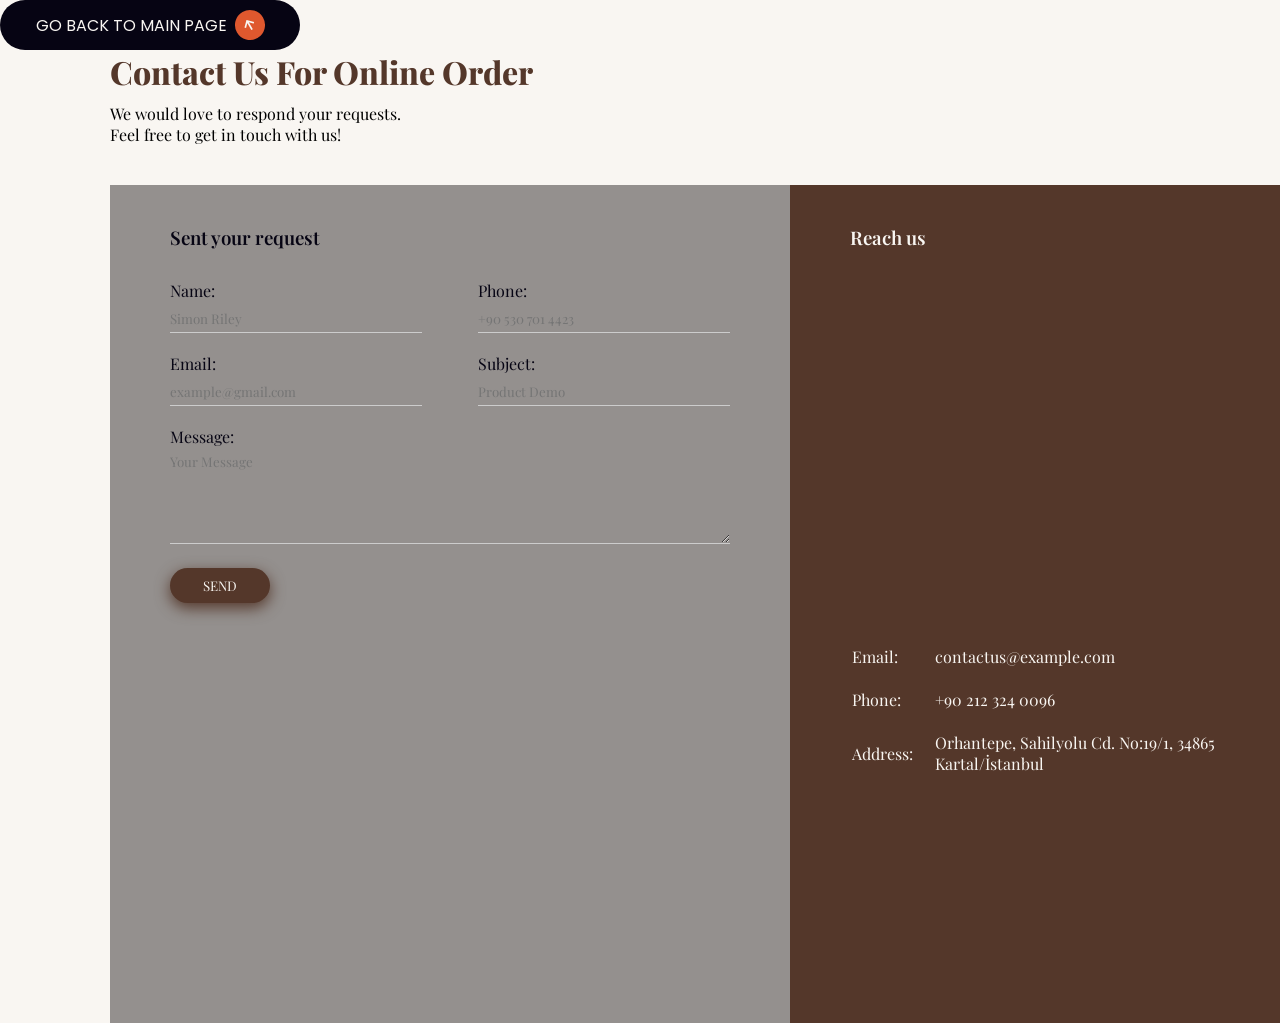
==== contact.html @ 1d6c28df "Initial commit" ====
<!DOCTYPE html>
<html lang="en">
<head>
    <meta charset="UTF-8">
    <meta name="viewport" content="width=device-width, initial-scale=1.0">
    <title>Contact</title>
    <link rel="stylesheet" href="stylish.css">
    <!-- box icons-->
    <link href='https://unpkg.com/boxicons@2.1.4/css/boxicons.min.css' rel='stylesheet'>
    <!-- Link Swiper's CSS -->
  <link rel="stylesheet" href="https://cdn.jsdelivr.net/npm/swiper@11/swiper-bundle.min.css" />
    
</head>
<body class="contact">

    <div class="btnx">
        <a href="project.html" class="btn">
        <!-- link to contact page-->
       <span>Go Back to Main Page </span>
       <i class='bx bx-left-arrow-alt bx-burst bx-rotate-90' ></i>
   </a>
</div>
    <div class="container">
        <h1>Contact Us For Online Order</h1>
        <p>We would love to respond your requests. <br>
            Feel free to get in touch with us!</p>
        <div class="contact-box">
            <div class="contact-left">
                <h3>Sent your request</h3>
                <form>
                    <div class="input-row">
                        <div class="input-group">
                            <label>Name:</label>
                            <input type="text" placeholder="Simon Riley">
                        </div>
                        <div class="input-group">
                            <label>Phone:</label>
                            <input type="text" placeholder="+90 530 701 4423">
                        </div>
                    </div>
                    <div class="input-row">
                        <div class="input-group">
                            <label>Email:</label>
                            <input type="email" placeholder="example@gmail.com">
                        </div>
                        <div class="input-group">
                            <label>Subject:</label>
                            <input type="text" placeholder="Product Demo">
                        </div>
                    </div>

                    <label>Message:</label>
                    <textarea rows="5" placeholder="Your Message"></textarea>

                    <button type="submit">SEND</button>
                    <p><br><iframe width="560" height="315" src="https://www.youtube.com/embed/4Mzgb0GzL18?si=ZM2g_o-kmfveIojc" title="YouTube video player" frameborder="0" allow="accelerometer; autoplay; clipboard-write; encrypted-media; gyroscope; picture-in-picture; web-share" allowfullscreen></iframe></p>
                </form>
            </div>
            <div class="contact-right">
                <h3>Reach us</h3>

                <table>
                    <tr>
                        <td>Email:</td>
                        <td>contactus@example.com</td>
                    </tr>
                    <tr>
                        <td>Phone:</td>
                        <td>+90 212 324 0096</td>
                    </tr>
                    <tr>
                        <td>Address:</td>
                        <td>Orhantepe, Sahilyolu Cd. No:19/1, 34865 Kartal/İstanbul</br></td>
                        <p><iframe src="https://www.google.com/maps/embed?pb=!1m18!1m12!1m3!1d2508.5531154723544!2d-114.09509571028615!3d51.042873971601495!2m3!1f0!2f0!3f0!3m2!1i1024!2i768!4f13.1!3m3!1m2!1s0x53716f61937b92df%3A0xee4f1465c2570eb7!2sQ.Lab%20Coffee%20Roasters%20%26%20Tasting%20Experience!5e0!3m2!1str!2str!4v1705629506793!5m2!1str!2str" width="400" height="300" style="border:0;" allowfullscreen="" loading="lazy" referrerpolicy="no-referrer-when-downgrade"></iframe></p>
                    </tr>
                </table>
            </div>
        </div>
    </div>
    
</body>
</html>
---- stylish.css ----
/* google fonts */
@import url('https://fonts.googleapis.com/css2?family=Playfair+Display:wght@400;500;600;700;800&family=Poppins:wght@400;500;600;700;800&display=swap');

*{
    margin: 0;
    padding: 0;
    box-sizing: border-box;
    scroll-behavior: smooth;
    scroll-padding-top: 3rem;
    font-family: var(--font-family-2);

}
/* variables */
:root{
    --main-color: #54372a;
    --second-color: #df582e;
    --text-color: #060413;
    --container-color: #f8e4be;
    --bg-color: #f9f6f2;
    --text-alter-color: #94908e;
    --poppins-font:  'Poppins', sans-serif;
    --font-family-2: 'Playfair Display', serif;

}

body{
    color: var(--text -color);
    background: var(--bg-color);
}

/*Custom scroll bar*/
html::-webkit-scrollbar{
    width: 0.5rem;
    background: transparent;
}
html::-webkit-scrollbar-thumb{
    background-color: var(--main-color);
}

a{
    text-decoration: none ;
}

img{
    width: 100% ;
}

section{
    padding: 3rem 0 2rem ;
}

.container{
    max-width: 1060px;
    margin: auto;
    width: 100%  ;
     
}

header{
    position: fixed ;
    top: 20px; 
    left: 0;
    width: 100%; 
    z-index: 100;
}

.nav{
    display: flex;
    justify-content: space-between;
    align-items: center;
    background: var(--text-color);
    padding: 17px 20px;
    border-radius: 2rem;
}

.logo{
    font-size: 1.4rem;
    font-weight: 700;
    color: var(--container-color) ;
}

.navbar{
     display: flex  ;
     align-items: center;
     column-gap: 1.5rem;
}

.nav-link{
    font-size: 0.88rem;
    color: var(--text-alter-color);
    font-family: var(--poppins-font);
    transition: 0.4s all cubic-bezier(0.075, 0.82, 0.165, 1); 
}

.nav-link:hover{
    color: var(--bg-color);
    transition: 0.4s all cubic-bezier(0.075, 0.82, 0.165, 1);
}

.nav-icons{
     display: flex;
     align-items: center;
     column-gap: 1rem ;
}

.nav-icons .bx{
    color: var(--bg-color);
    font-size: 20px;
}

/* menu icon */
.menu-icon{
    display: none ;
    flex-direction: column;
    align-items: center;
    justify-content: center;
    row-gap: 5px;
    cursor: pointer;
    z-index: 200;
    transform: 0.3s;
}

.menu-icon div{
display: block;
background: var(--bg-color);
height: 2px;
width: 23px;
transition: 0.3s;
}

.move .line1{
    transform: rotate(-45deg) translate(-5px, 5px);
}

.move .line2{
    opacity: 0;
}

.move .line3{
    transform: rotate(45deg) translate(-5px, -5px);
}
 
.home{
    min-height: 650px;
    display: grid;
    grid-template-columns: repeat(2, 1fr);
    align-items: center;
    gap: 1.5rem;
}

.home-text h1{
    font-size: 3.5rem;
    font-weight: 800;
    color: var(--main-color);
}

.home-text p{
    max-width: 300px;
    font-size: 0.94rem;
    font-family: var(--poppins-font);
    margin: 1rem 0 1.5rem;
}

.btn{
    max-width: 160px;
    padding: 10px;
    display: flex;
    align-items: center;
    justify-content: center;
    column-gap: 0.5rem;
    border-radius: 2rem;
    background: var(--text-color);
}

.btn span{
    font-family: var(--poppins-font);
    color: var(--bg-color);
    text-transform: uppercase;
}

.btn .bx{
    font-size: 20px;
    background: var(--second-color);
    color: var(--bg-color);
    padding: 5px;
    border-radius: 50%;
    transform: rotate(60deg);
}

.home-img{
    max-width: 560px;
    width: 100%;
}

.heading{
    display: flex;
    flex-direction: column;
    align-items: center;
    text-align: center;
    margin-bottom: 2rem;
}

.heading h2{
    font-size: 2.2rem;
    font-weight: 800;
}
 
.service-content{
    display: grid;
    grid-template-columns: repeat(auto-fit,minmax(auto, 150px));
    justify-content: space-between;
    gap: 1rem; 
}

.ser-box{
    background: var(--main-color);
    display: flex;
    flex-direction: column;
    align-items: center;
    row-gap: 1rem;
    padding: 35px 20px;
    border-radius: 2rem;
}

.ser-box  img{
    width: 100px;
    height: 100px;
    object-fit: contain;
}

.ser-box p{
     color: var(--container-color) ;
}

.heading p{
    max-width: 550px;
    width: 100%;
    font-size: 0.9rem;
    font-family: var(--poppins-font);
    margin-top: 1rem;
}

.product-content{
    display: grid;
     grid-template-columns: repeat(3, 250px);
     justify-content: space-between;
     gap: 2rem;
     background: #e8d8cd;
     border-radius: 1.5rem;
     padding: 40px 60px;
}

.product-box{
     background: #fff8f7;
     padding: 20px;
     border-radius: 1.5rem;
     display: flex;
     flex-direction: column;
     align-items: center;
}

.product-box .heart-icon{
    position: absolute;
    top: 20px;
    left: 20px;
    padding: 8px;
    background: #fff;
    color: var(--second-color);
    border-radius: 50%; 
}
.product-box .bx-flashing{
    position: absolute;
    top: 21.5px;
    left: 23px;
    padding: 5px;
    background: #fff;
    color: var(--second-color);
    border-radius: 50%; 
}

.product-box img{
margin-top: 1.5rem;
width: 140px;
height: 140px;
border-radius: 50%;
object-fit: cover;
}

.product-box p{
    font-size: 0.7rem;
    font-weight: 500;
    font-family: var(--poppins-font);
    padding: 2px 7px;
    border: 1px solid var(--text-alter-color);
    border-radius: 1rem;
    background: #fff;
    margin: 1rem 0 0.5rem;
}

.product-box h2{
    color: var(--main-color);
    font-size: 1.3rem;
    font-weight: 500;
}

.product-info{
    display: flex;
    align-items: center;
    justify-content: space-between;
    margin-top: 2rem;
    width: 100%;
}

.product-info span{
    color: var(--main-color);
    font-weight: 500;
}

.product-info .bx{
    padding: 8px;
    background: var(--second-color);
    color: var(--bg-color);
    border-radius: 50%;
    cursor: pointer;
}

.product-info .bx:hover{
    background: var(--main-color);
    transition: 0.4s all cubic-bezier(0.075, 0.82, 0.165, 1);
}

.team-content{
    display: grid;
    grid-template-columns: repeat(auto-fit, minmax(240px, auto));
    gap: 1.5rem;
}

.team-box img{
    width: 100;
    height: 400px;
    object-fit: cover;
    border-radius: 10px;
}

.team-box h2{
    font-size: 0.94rem;
    font-weight: 500;
    color: var(--main-color);
    font-family: var(--poppins-font);
    margin-top: 1rem;
}

.team-box span{
    font-size: 0.77rem;
    color: var(--text-alter-color);
    font-family: var(--poppins-font);
}

.team-box p{
    font-size: 0.88rem;
    font-family: var(--poppins-font);
    color: var(--main-color);
    margin: 10px;
}

.review{
    max-width: 550px;
    margin: auto;
    width: 100%;
}

.review-box{
    display: flex;
    flex-direction: column;
    align-items: center;
    text-align: center;
    margin-bottom: 3.5rem !important;
}

.review-box img{
    width: 100px;
    height: 100px;
    border-radius: 50%;
    border: 7px solid #fff8f7;
    object-fit: cover;
    object-position: center;
    box-shadow: 0 4px 16px hsla(355, 25%, 15%, 0.1);
}

.review-box h2{
    font-size: 1rem;
    color: var(--main-color);
    font-family: var(--poppins-font);
    font-weight: 500;
    margin: 1rem 0;
}

.review-box span{
    font-size: 1.4rem;
    font-weight: 700;
    color: var(--main-color);
}

.review-box p{
    font-size: 0.9rem;
    font-family: var(--poppins-font);
    columns: var(--text-alter-color);
    margin-top: 1rem;
}

.swiper-pagination-bullet{
    width: 8px !important;
    height: 8px !important;
    border-radius: 0.2rem !important;
    background: var(--main-color) !important;
    opacity: 1 !important;
}

.swiper-pagination-bulle-active{
     width: 1.5rem !important;
     background: var(--second-color) !important;
}

.book{
display: flex;
flex-direction: column;
align-items: center;
color: var(--bg-color);
padding: 40px 20px;
position: relative;
}

.book-img{
    position: absolute;
    width: 100%;
    height: 100%;
    object-fit: cover;
    border-radius: 1rem;
    z-index: -1; 
}

.book-overlay{
    content: "";
    position: absolute;
    width: 100%;
    height: 100%;
    background: rgba(0, 0, 0, 0.6);
    border-radius: 1rem;
    z-index: -1;
}

.book-data{
    margin-top: 4rem;
}

.book-data h2{
    font-size: 2rem;
    font-weight: 700;
    text-align: center;
}

.book-data form{
    display: flex;
    align-items: center;
    gap: 10px;
    background: var(--bg-color);
    border-radius: 2rem;
    padding: 2px 10px;
    margin: 1rem 0;
}

.input-box{
    display: flex;
    align-items: center;
    column-gap: 5px;
}

.input-box .bx{
    color: var(--text-color) ;
}

.input-box input{
    width: 100%;
    border: none;
    outline: none;
    padding: 15px 0;
    background: transparent;
}

.book-btn{
     text-align: center;
     font-family: var(--poppins-font);
     font-size: 0.8rem;
     padding: 10px 14px;
     background: var(--main-color);
     color: var(--bg-color);
     border-radius: 2.5rem;
}

.book-btn:hover{
    background: var(--second-color);
    transition: 0.4s all cubic-bezier(0.075, 0.82, 0.165, 1);
}

.book-data p{
    font-size: 0.8rem;
    font-weight: 500;
    text-align: center;
}

.footer{
    display: grid;
    grid-template-columns: repeat(4, auto);
    justify-content: space-between;
    gap: 1rem;
    margin-top: 3rem !important;
}

.footer .logo{
     color: var(--main-color);
}

.social{
    display: flex;
    align-items: center;
    margin-top: 1rem;
}

 .social a{
    font-size: 24px;
    color: var(--main-color);
    margin-right: 1rem;
 }

.social a:hover{
    color: var(--second-color);
}

.footer-box{
    display: flex;
    flex-direction: column;
}
 
.footer-box h3{
    font-size: 1.1rem;
    font-weight: 400;
    color: var(--main-color);
    margin-bottom: 1rem;
}

.footer-box a{
    color: var(--main-color);
    margin-top: 10px;
}

.copyright{
    padding: 30px;
    color: var(--main-color);
    text-align: center;
}

/* Responsive */
@media (max-width:1080px){
    .container{
        width: 90%; 
        margin: 0 auto;
    }
     .home-text h1{
        font-size: 3rem;
     }
    .product-content {
        grid-template-columns: repeat(3, 1fr);
        padding: 40px;
    }
}
@media (max-width:875px){
    section{
        padding: 2.5rem;
    }
    .home-text h1{
        font-size: 2.5rem;
     }
}
@media (max-width:770px){
    .home{
         min-height: 500px;
         grid-template-columns: 1fr;
         margin-top: 4.5rem !important;
    }
    .home-text{
        order: 1;
    }
    .heading h2,
    .book-data h2{
        font-size: 1.6rem;
    }
    .product-content{
        grid-template-columns: repeat(2, 1fr); 
    }
    .book{
        padding: 20px;
    }
    .book-data{
        margin-top: 3rem;
        max-width: 350px;
        width: 100%;
    }
    .book-data form{
        display: grid;
        padding: 15px;
        border-radius: 10px;
    }
    .input-box{
        border-bottom: 1px solid var(--text-alter-color);
    }
    .footer {
        grid-template-columns: repeat(3, auto);
    }
}
@media (max-width:700px){
    header {
        top: 15px;
       }
       .nav {
        padding: 14px 20px;
    }
    .logo{
        font-size: 1.25rem;
    }
    .menu-icon{
        display: flex;
    }
    .navbar {
        position: absolute;
        top: 110%;
        left: 50%;
        transform: translate(-50%);
        width: 90vw;
        background: var(--text-color);
        display: flex;
        flex-direction: column;
        align-items: center;
        padding: 20px;
        border-radius: 1rem;
        clip-path: polygon(0 0, 100% 0, 100% 0, 0 0);
        transition: 0.5s all cubic-bezier(0.075, 0.82, 0.165, 1);
    }
    .open-menu{
        clip-path: polygon(0 0, 100% 0, 100% 100%, 0% 100%);
        transition: 0.5s all cubic-bezier(0.075, 0.82, 0.165, 1);
    }
    .nav-link{
        display: block;
        margin: 1rem 0;
    }
}

@media (max-width:500px){
    .heading h2 br{
        display: contents;
    }
    .service-content{
        justify-content: center;
    }
    .product-content {
        grid-template-columns: 1fr;
        padding: 20px ;
    }
}

@media (max-width:380px){
    .home-text h1 {
        font-size: 2rem;
    }
    .service-content {
        grid-template-columns: repeat(auto-fit,minmax(auto, 140px));
    }
    .ser-box img {
        width: 80px;
        height: 80px; 
    }
    p{
        font-size: 0.9rem ;
    }
    .heading h2, 
     .book-data h2 {
        font-size: 1.4rem;
    }
}




.btnx .btn{
    max-width: 300px;
    padding: 10px;
    display: flex;
    align-items: center;
    justify-content: center;
    column-gap: 0.5rem;
    border-radius: 2.5rem;
    background: var(--text-color);
}

.container .contact{
    max-width: 1060px;
    margin: auto;
    width: 100%  ;
}
.container h1{
    font-size: 2rem;
    font-weight: 800;
    color: var(--main-color);
}

.contact-box{
    background: var(--text-alter-color);
    display: flex;
}

.contact-left{
    flex-basis: 70%;
    padding: 40px 60px;
    color: var(--text-color);
}

.contact-right{
    flex-basis: 40%;
    padding: 40px 60px;
    background: var(--main-color);
    color: var(--bg-color);
}

h1{
    margin-bottom: 10px;
}

.container p{
    margin-bottom: 40px;
}

.input-row{
    display: flex;
    justify-content: space-between;
    margin-bottom: 20px;
}

.input-row .input-group{
    flex-basis: 45%;
}

input{
    width: 100%;
    border: none;
    border-bottom: 1px solid #ccc;
    outline: none;
    padding-bottom: 5px;
    background: var(--text-alter-color);
}

textarea{
    width: 100%;
    border: none;
    border-bottom: 1px solid #ccc;
    outline: none;
    padding-bottom: 5px;
    background: var(--text-alter-color);
    box-sizing: border-box;
}

label{
    margin-bottom: 6px;
    display: block;
    /*color: #1c00b5; for name,phone words maybe*/
}

button{
    background: var(--main-color);
    width: 100px;
    border: none;
    outline: none;
    height: 35px;
    color: var(--bg-color);
    border-radius: 30px;
    margin-top: 20px;
    box-shadow: 0px 5px 15px 0px var(--main-color);
}

.contact-left h3{
    font-weight: 600;
    margin-bottom: 30px;
}

.contact-right h3{
    font-weight: 600;
    margin-bottom: 30px;
}

tr td:first-child{
    padding-right: 20px;
}

tr td{
    padding-top: 20px;
}
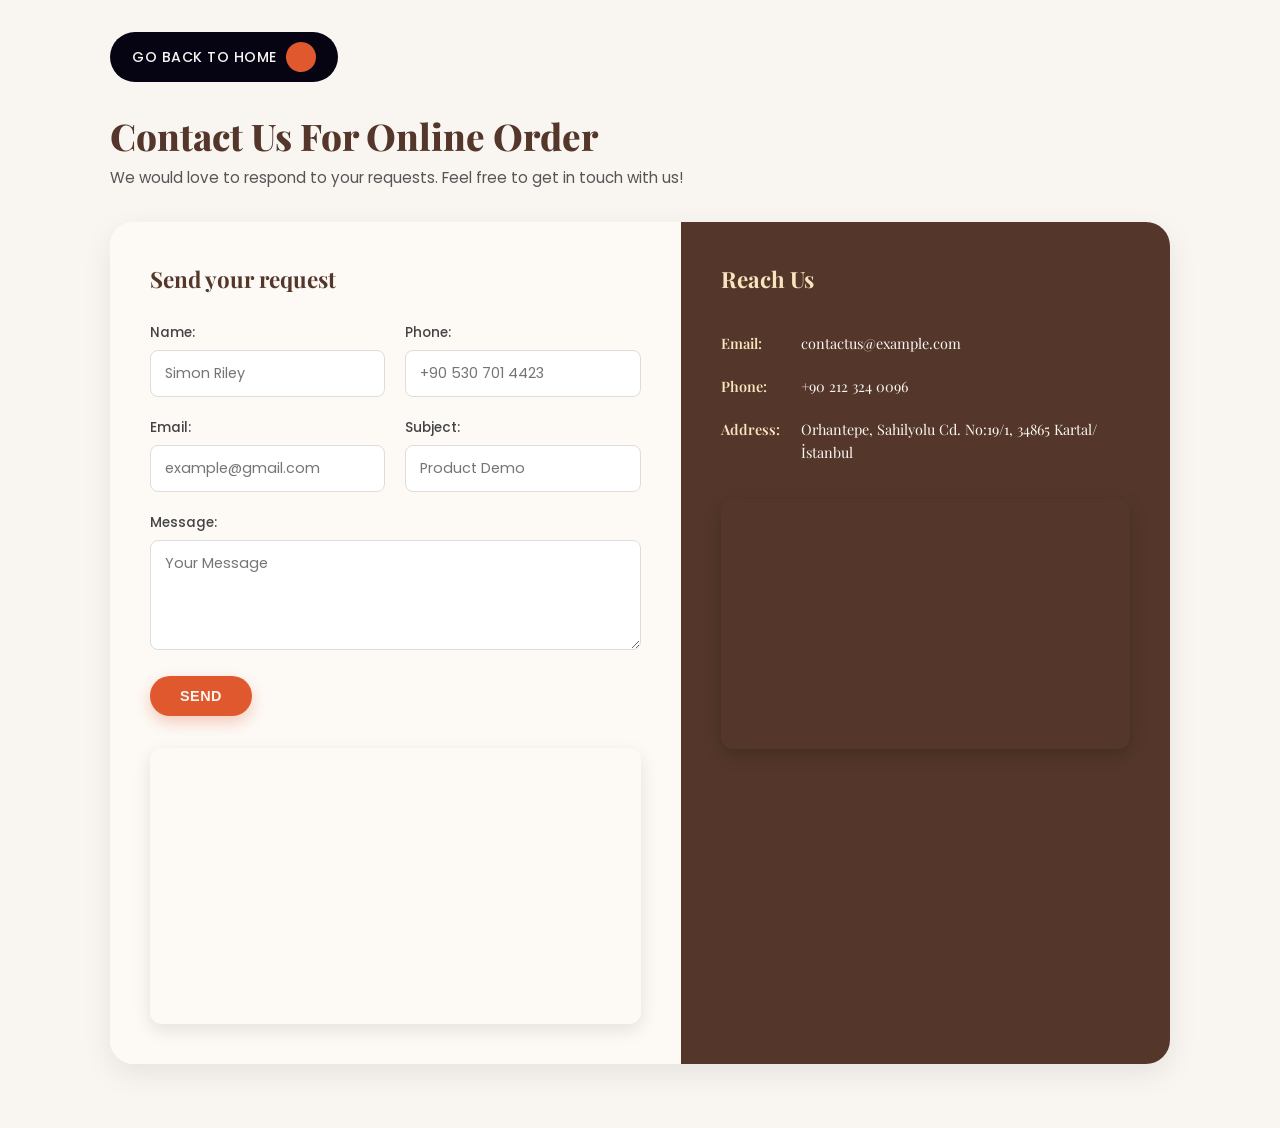
==== commit 9352890a: "Optimize responsive design and configure for Vercel deployment" ====
--- a/contact.html
+++ b/contact.html
@@ -3,80 +3,101 @@
 <head>
     <meta charset="UTF-8">
     <meta name="viewport" content="width=device-width, initial-scale=1.0">
-    <title>Contact</title>
+    <title>Contact Us - Q.Lab Coffee</title>
+    <!-- Favicon -->
+    <link rel="icon" href="data:image/svg+xml,<svg xmlns=%22http://www.w3.org/2000/svg%22 viewBox=%220 0 100 100%22><text y=%22.9em%22 font-size=%2290%22>☕</text></svg>">
     <link rel="stylesheet" href="stylish.css">
-    <!-- box icons-->
+    <!-- Boxicons -->
     <link href='https://unpkg.com/boxicons@2.1.4/css/boxicons.min.css' rel='stylesheet'>
-    <!-- Link Swiper's CSS -->
-  <link rel="stylesheet" href="https://cdn.jsdelivr.net/npm/swiper@11/swiper-bundle.min.css" />
-    
 </head>
 <body class="contact">
 
     <div class="btnx">
-        <a href="project.html" class="btn">
-        <!-- link to contact page-->
-       <span>Go Back to Main Page </span>
-       <i class='bx bx-left-arrow-alt bx-burst bx-rotate-90' ></i>
-   </a>
-</div>
-    <div class="container">
-        <h1>Contact Us For Online Order</h1>
-        <p>We would love to respond your requests. <br>
-            Feel free to get in touch with us!</p>
-        <div class="contact-box">
-            <div class="contact-left">
-                <h3>Sent your request</h3>
-                <form>
-                    <div class="input-row">
-                        <div class="input-group">
-                            <label>Name:</label>
-                            <input type="text" placeholder="Simon Riley">
+        <a href="index.html" class="btn">
+            <span>Go Back to Home</span>
+            <i class='bx bx-left-arrow-alt'></i>
+        </a>
+    </div>
+
+    <main class="contact-section">
+        <div class="container">
+            <h1>Contact Us For Online Order</h1>
+            <p class="subtext">We would love to respond to your requests. Feel free to get in touch with us!</p>
+
+            <div class="contact-box">
+                <!-- Left Form Column -->
+                <div class="contact-left">
+                    <h3>Send your request</h3>
+                    <form class="contact-form" id="contactForm" onsubmit="event.preventDefault(); alert('Thank you! Your message has been received.'); this.reset();">
+                        <div class="input-row">
+                            <div class="input-group">
+                                <label for="name">Name:</label>
+                                <input type="text" id="name" placeholder="Simon Riley" required>
+                            </div>
+                            <div class="input-group">
+                                <label for="phone">Phone:</label>
+                                <input type="tel" id="phone" placeholder="+90 530 701 4423">
+                            </div>
                         </div>
-                        <div class="input-group">
-                            <label>Phone:</label>
-                            <input type="text" placeholder="+90 530 701 4423">
+
+                        <div class="input-row">
+                            <div class="input-group">
+                                <label for="email">Email:</label>
+                                <input type="email" id="email" placeholder="example@gmail.com" required>
+                            </div>
+                            <div class="input-group">
+                                <label for="subject">Subject:</label>
+                                <input type="text" id="subject" placeholder="Product Demo">
+                            </div>
                         </div>
+
+                        <label for="message">Message:</label>
+                        <textarea id="message" rows="4" placeholder="Your Message" required></textarea>
+
+                        <button type="submit">SEND</button>
+
+                        <div class="video-wrapper">
+                            <iframe 
+                                src="https://www.youtube.com/embed/4Mzgb0GzL18?si=ZM2g_o-kmfveIojc" 
+                                title="YouTube video player" 
+                                allow="accelerometer; autoplay; clipboard-write; encrypted-media; gyroscope; picture-in-picture; web-share" 
+                                allowfullscreen>
+                            </iframe>
+                        </div>
+                    </form>
+                </div>
+
+                <!-- Right Info Column -->
+                <div class="contact-right">
+                    <h3>Reach Us</h3>
+
+                    <table class="contact-info-table">
+                        <tr>
+                            <td>Email:</td>
+                            <td>contactus@example.com</td>
+                        </tr>
+                        <tr>
+                            <td>Phone:</td>
+                            <td>+90 212 324 0096</td>
+                        </tr>
+                        <tr>
+                            <td>Address:</td>
+                            <td>Orhantepe, Sahilyolu Cd. No:19/1, 34865 Kartal/İstanbul</td>
+                        </tr>
+                    </table>
+
+                    <div class="map-wrapper">
+                        <iframe 
+                            src="https://www.google.com/maps/embed?pb=!1m18!1m12!1m3!1d2508.5531154723544!2d-114.09509571028615!3d51.042873971601495!2m3!1f0!2f0!3f0!3m2!1i1024!2i768!4f13.1!3m3!1m2!1s0x53716f61937b92df%3A0xee4f1465c2570eb7!2sQ.Lab%20Coffee%20Roasters%20%26%20Tasting%20Experience!5e0!3m2!1str!2str!4v1705629506793!5m2!1str!2str" 
+                            allowfullscreen="" 
+                            loading="lazy" 
+                            referrerpolicy="no-referrer-when-downgrade">
+                        </iframe>
                     </div>
-                    <div class="input-row">
-                        <div class="input-group">
-                            <label>Email:</label>
-                            <input type="email" placeholder="example@gmail.com">
-                        </div>
-                        <div class="input-group">
-                            <label>Subject:</label>
-                            <input type="text" placeholder="Product Demo">
-                        </div>
-                    </div>
-
-                    <label>Message:</label>
-                    <textarea rows="5" placeholder="Your Message"></textarea>
-
-                    <button type="submit">SEND</button>
-                    <p><br><iframe width="560" height="315" src="https://www.youtube.com/embed/4Mzgb0GzL18?si=ZM2g_o-kmfveIojc" title="YouTube video player" frameborder="0" allow="accelerometer; autoplay; clipboard-write; encrypted-media; gyroscope; picture-in-picture; web-share" allowfullscreen></iframe></p>
-                </form>
-            </div>
-            <div class="contact-right">
-                <h3>Reach us</h3>
-
-                <table>
-                    <tr>
-                        <td>Email:</td>
-                        <td>contactus@example.com</td>
-                    </tr>
-                    <tr>
-                        <td>Phone:</td>
-                        <td>+90 212 324 0096</td>
-                    </tr>
-                    <tr>
-                        <td>Address:</td>
-                        <td>Orhantepe, Sahilyolu Cd. No:19/1, 34865 Kartal/İstanbul</br></td>
-                        <p><iframe src="https://www.google.com/maps/embed?pb=!1m18!1m12!1m3!1d2508.5531154723544!2d-114.09509571028615!3d51.042873971601495!2m3!1f0!2f0!3f0!3m2!1i1024!2i768!4f13.1!3m3!1m2!1s0x53716f61937b92df%3A0xee4f1465c2570eb7!2sQ.Lab%20Coffee%20Roasters%20%26%20Tasting%20Experience!5e0!3m2!1str!2str!4v1705629506793!5m2!1str!2str" width="400" height="300" style="border:0;" allowfullscreen="" loading="lazy" referrerpolicy="no-referrer-when-downgrade"></iframe></p>
-                    </tr>
-                </table>
+                </div>
             </div>
         </div>
-    </div>
-    
+    </main>
+
 </body>
 </html>
--- a/stylish.css
+++ b/stylish.css
@@ -6,10 +6,10 @@
     padding: 0;
     box-sizing: border-box;
     scroll-behavior: smooth;
-    scroll-padding-top: 3rem;
+    scroll-padding-top: 5rem;
     font-family: var(--font-family-2);
-
-}
+}
+
 /* variables */
 :root{
     --main-color: #54372a;
@@ -18,14 +18,19 @@
     --container-color: #f8e4be;
     --bg-color: #f9f6f2;
     --text-alter-color: #94908e;
-    --poppins-font:  'Poppins', sans-serif;
+    --poppins-font: 'Poppins', sans-serif;
     --font-family-2: 'Playfair Display', serif;
-
+}
+
+html, body{
+    width: 100%;
+    overflow-x: hidden;
+    background: var(--bg-color);
+    color: var(--text-color);
 }
 
 body{
-    color: var(--text -color);
-    background: var(--bg-color);
+    line-height: 1.6;
 }
 
 /*Custom scroll bar*/
@@ -35,32 +40,35 @@
 }
 html::-webkit-scrollbar-thumb{
     background-color: var(--main-color);
+    border-radius: 4px;
 }
 
 a{
-    text-decoration: none ;
+    text-decoration: none;
 }
 
 img{
-    width: 100% ;
+    width: 100%;
+    max-width: 100%;
+    display: block;
 }
 
 section{
-    padding: 3rem 0 2rem ;
+    padding: 4rem 0 3rem;
 }
 
 .container{
     max-width: 1060px;
     margin: auto;
-    width: 100%  ;
-     
-}
-
+    width: 90%;
+}
+
+/* Header & Navigation */
 header{
-    position: fixed ;
-    top: 20px; 
+    position: fixed;
+    top: 20px;
     left: 0;
-    width: 100%; 
+    width: 100%;
     z-index: 100;
 }
 
@@ -69,38 +77,40 @@
     justify-content: space-between;
     align-items: center;
     background: var(--text-color);
-    padding: 17px 20px;
+    padding: 14px 24px;
     border-radius: 2rem;
+    box-shadow: 0 10px 25px rgba(0, 0, 0, 0.15);
 }
 
 .logo{
     font-size: 1.4rem;
     font-weight: 700;
-    color: var(--container-color) ;
+    color: var(--container-color);
+    letter-spacing: 0.5px;
 }
 
 .navbar{
-     display: flex  ;
-     align-items: center;
-     column-gap: 1.5rem;
+    display: flex;
+    align-items: center;
+    column-gap: 1.8rem;
 }
 
 .nav-link{
-    font-size: 0.88rem;
+    font-size: 0.9rem;
     color: var(--text-alter-color);
     font-family: var(--poppins-font);
-    transition: 0.4s all cubic-bezier(0.075, 0.82, 0.165, 1); 
+    font-weight: 500;
+    transition: 0.3s ease;
 }
 
 .nav-link:hover{
     color: var(--bg-color);
-    transition: 0.4s all cubic-bezier(0.075, 0.82, 0.165, 1);
 }
 
 .nav-icons{
-     display: flex;
-     align-items: center;
-     column-gap: 1rem ;
+    display: flex;
+    align-items: center;
+    column-gap: 1rem;
 }
 
 .nav-icons .bx{
@@ -110,22 +120,23 @@
 
 /* menu icon */
 .menu-icon{
-    display: none ;
+    display: none;
     flex-direction: column;
     align-items: center;
     justify-content: center;
     row-gap: 5px;
     cursor: pointer;
     z-index: 200;
-    transform: 0.3s;
+    transition: 0.3s;
 }
 
 .menu-icon div{
-display: block;
-background: var(--bg-color);
-height: 2px;
-width: 23px;
-transition: 0.3s;
+    display: block;
+    background: var(--bg-color);
+    height: 2px;
+    width: 24px;
+    transition: 0.3s;
+    border-radius: 2px;
 }
 
 .move .line1{
@@ -139,47 +150,59 @@
 .move .line3{
     transform: rotate(45deg) translate(-5px, -5px);
 }
- 
+
+/* Home Section */
 .home{
-    min-height: 650px;
+    min-height: 80vh;
     display: grid;
     grid-template-columns: repeat(2, 1fr);
     align-items: center;
-    gap: 1.5rem;
+    gap: 2rem;
+    padding-top: 7rem;
 }
 
 .home-text h1{
     font-size: 3.5rem;
     font-weight: 800;
+    line-height: 1.15;
     color: var(--main-color);
 }
 
 .home-text p{
-    max-width: 300px;
-    font-size: 0.94rem;
-    font-family: var(--poppins-font);
-    margin: 1rem 0 1.5rem;
+    max-width: 380px;
+    font-size: 0.95rem;
+    font-family: var(--poppins-font);
+    color: #444;
+    margin: 1.2rem 0 1.8rem;
 }
 
 .btn{
-    max-width: 160px;
-    padding: 10px;
-    display: flex;
+    display: inline-flex;
     align-items: center;
     justify-content: center;
-    column-gap: 0.5rem;
+    column-gap: 0.6rem;
+    padding: 10px 20px;
     border-radius: 2rem;
     background: var(--text-color);
+    transition: 0.3s ease;
+}
+
+.btn:hover{
+    transform: translateY(-2px);
+    box-shadow: 0 8px 20px rgba(0, 0, 0, 0.15);
 }
 
 .btn span{
     font-family: var(--poppins-font);
     color: var(--bg-color);
+    font-size: 0.88rem;
+    font-weight: 500;
     text-transform: uppercase;
+    letter-spacing: 0.5px;
 }
 
 .btn .bx{
-    font-size: 20px;
+    font-size: 18px;
     background: var(--second-color);
     color: var(--bg-color);
     padding: 5px;
@@ -188,28 +211,43 @@
 }
 
 .home-img{
-    max-width: 560px;
-    width: 100%;
-}
-
+    max-width: 520px;
+    width: 100%;
+    margin: auto;
+    object-fit: contain;
+}
+
+/* Headings */
 .heading{
     display: flex;
     flex-direction: column;
     align-items: center;
     text-align: center;
-    margin-bottom: 2rem;
+    margin-bottom: 2.5rem;
 }
 
 .heading h2{
     font-size: 2.2rem;
     font-weight: 800;
-}
- 
+    color: var(--main-color);
+    line-height: 1.25;
+}
+
+.heading p{
+    max-width: 550px;
+    width: 100%;
+    font-size: 0.92rem;
+    font-family: var(--poppins-font);
+    color: #555;
+    margin-top: 1rem;
+}
+
+/* Services */
 .service-content{
     display: grid;
-    grid-template-columns: repeat(auto-fit,minmax(auto, 150px));
-    justify-content: space-between;
-    gap: 1rem; 
+    grid-template-columns: repeat(auto-fit, minmax(150px, 1fr));
+    gap: 1.2rem;
+    justify-content: center;
 }
 
 .ser-box{
@@ -218,79 +256,68 @@
     flex-direction: column;
     align-items: center;
     row-gap: 1rem;
-    padding: 35px 20px;
-    border-radius: 2rem;
-}
-
-.ser-box  img{
-    width: 100px;
-    height: 100px;
+    padding: 30px 15px;
+    border-radius: 1.5rem;
+    text-align: center;
+    transition: 0.3s ease;
+}
+
+.ser-box:hover{
+    transform: translateY(-5px);
+    box-shadow: 0 10px 25px rgba(84, 55, 42, 0.25);
+}
+
+.ser-box img{
+    width: 80px;
+    height: 80px;
     object-fit: contain;
 }
 
 .ser-box p{
-     color: var(--container-color) ;
-}
-
-.heading p{
-    max-width: 550px;
-    width: 100%;
+    color: var(--container-color);
+    font-family: var(--poppins-font);
+    font-weight: 500;
     font-size: 0.9rem;
-    font-family: var(--poppins-font);
-    margin-top: 1rem;
-}
-
+}
+
+/* Products */
 .product-content{
     display: grid;
-     grid-template-columns: repeat(3, 250px);
-     justify-content: space-between;
-     gap: 2rem;
-     background: #e8d8cd;
-     border-radius: 1.5rem;
-     padding: 40px 60px;
+    grid-template-columns: repeat(3, 1fr);
+    gap: 1.8rem;
+    background: #e8d8cd;
+    border-radius: 1.5rem;
+    padding: 40px;
 }
 
 .product-box{
-     background: #fff8f7;
-     padding: 20px;
-     border-radius: 1.5rem;
-     display: flex;
-     flex-direction: column;
-     align-items: center;
-}
-
-.product-box .heart-icon{
-    position: absolute;
-    top: 20px;
-    left: 20px;
-    padding: 8px;
-    background: #fff;
-    color: var(--second-color);
-    border-radius: 50%; 
-}
-.product-box .bx-flashing{
-    position: absolute;
-    top: 21.5px;
-    left: 23px;
-    padding: 5px;
-    background: #fff;
-    color: var(--second-color);
-    border-radius: 50%; 
+    background: #fff8f7;
+    padding: 24px;
+    border-radius: 1.5rem;
+    display: flex;
+    flex-direction: column;
+    align-items: center;
+    transition: 0.3s ease;
+}
+
+.product-box:hover{
+    transform: translateY(-5px);
+    box-shadow: 0 12px 24px rgba(0, 0, 0, 0.08);
 }
 
 .product-box img{
-margin-top: 1.5rem;
-width: 140px;
-height: 140px;
-border-radius: 50%;
-object-fit: cover;
+    margin-top: 1rem;
+    width: 140px;
+    height: 140px;
+    border-radius: 50%;
+    object-fit: cover;
 }
 
 .product-box p{
-    font-size: 0.7rem;
+    font-size: 0.72rem;
     font-weight: 500;
     font-family: var(--poppins-font);
-    padding: 2px 7px;
+    padding: 3px 10px;
     border: 1px solid var(--text-alter-color);
     border-radius: 1rem;
     background: #fff;
@@ -299,21 +326,23 @@
 
 .product-box h2{
     color: var(--main-color);
-    font-size: 1.3rem;
-    font-weight: 500;
+    font-size: 1.25rem;
+    font-weight: 600;
 }
 
 .product-info{
     display: flex;
     align-items: center;
     justify-content: space-between;
-    margin-top: 2rem;
+    margin-top: 1.5rem;
     width: 100%;
 }
 
 .product-info span{
     color: var(--main-color);
-    font-weight: 500;
+    font-size: 1.15rem;
+    font-weight: 600;
+    font-family: var(--poppins-font);
 }
 
 .product-info .bx{
@@ -322,51 +351,62 @@
     color: var(--bg-color);
     border-radius: 50%;
     cursor: pointer;
+    transition: 0.3s ease;
 }
 
 .product-info .bx:hover{
     background: var(--main-color);
-    transition: 0.4s all cubic-bezier(0.075, 0.82, 0.165, 1);
-}
-
+}
+
+/* Team */
 .team-content{
     display: grid;
-    grid-template-columns: repeat(auto-fit, minmax(240px, auto));
-    gap: 1.5rem;
+    grid-template-columns: repeat(auto-fit, minmax(260px, 1fr));
+    gap: 1.8rem;
+}
+
+.team-box{
+    background: #fff;
+    padding: 16px;
+    border-radius: 12px;
+    box-shadow: 0 6px 18px rgba(0, 0, 0, 0.04);
 }
 
 .team-box img{
-    width: 100;
-    height: 400px;
+    width: 100%;
+    height: 360px;
     object-fit: cover;
     border-radius: 10px;
 }
 
 .team-box h2{
-    font-size: 0.94rem;
+    font-size: 1.1rem;
+    font-weight: 600;
+    color: var(--main-color);
+    font-family: var(--poppins-font);
+    margin-top: 1rem;
+}
+
+.team-box span{
+    font-size: 0.8rem;
+    color: var(--second-color);
+    font-family: var(--poppins-font);
     font-weight: 500;
-    color: var(--main-color);
-    font-family: var(--poppins-font);
-    margin-top: 1rem;
-}
-
-.team-box span{
-    font-size: 0.77rem;
-    color: var(--text-alter-color);
-    font-family: var(--poppins-font);
 }
 
 .team-box p{
     font-size: 0.88rem;
     font-family: var(--poppins-font);
-    color: var(--main-color);
-    margin: 10px;
-}
-
+    color: #555;
+    margin-top: 10px;
+    line-height: 1.5;
+}
+
+/* Review / Testimonials */
 .review{
-    max-width: 550px;
+    max-width: 650px;
     margin: auto;
-    width: 100%;
+    width: 90%;
 }
 
 .review-box{
@@ -375,37 +415,40 @@
     align-items: center;
     text-align: center;
     margin-bottom: 3.5rem !important;
+    padding: 0 10px;
 }
 
 .review-box img{
-    width: 100px;
-    height: 100px;
+    width: 90px;
+    height: 90px;
     border-radius: 50%;
-    border: 7px solid #fff8f7;
+    border: 5px solid #fff;
     object-fit: cover;
     object-position: center;
-    box-shadow: 0 4px 16px hsla(355, 25%, 15%, 0.1);
+    box-shadow: 0 4px 16px hsla(355, 25%, 15%, 0.15);
 }
 
 .review-box h2{
-    font-size: 1rem;
-    color: var(--main-color);
-    font-family: var(--poppins-font);
-    font-weight: 500;
-    margin: 1rem 0;
+    font-size: 1.05rem;
+    color: var(--main-color);
+    font-family: var(--poppins-font);
+    font-weight: 600;
+    margin: 1rem 0 0.3rem;
 }
 
 .review-box span{
-    font-size: 1.4rem;
-    font-weight: 700;
-    color: var(--main-color);
+    font-size: 1.15rem;
+    font-weight: 600;
+    color: var(--main-color);
+    display: block;
+    margin-bottom: 0.8rem;
 }
 
 .review-box p{
-    font-size: 0.9rem;
-    font-family: var(--poppins-font);
-    columns: var(--text-alter-color);
-    margin-top: 1rem;
+    font-size: 0.92rem;
+    font-family: var(--poppins-font);
+    color: #666;
+    line-height: 1.6;
 }
 
 .swiper-pagination-bullet{
@@ -413,50 +456,61 @@
     height: 8px !important;
     border-radius: 0.2rem !important;
     background: var(--main-color) !important;
+    opacity: 0.5 !important;
+    transition: 0.3s ease;
+}
+
+.swiper-pagination-bullet-active{
+    width: 1.5rem !important;
+    background: var(--second-color) !important;
     opacity: 1 !important;
 }
 
-.swiper-pagination-bulle-active{
-     width: 1.5rem !important;
-     background: var(--second-color) !important;
-}
-
+/* Book Table */
 .book{
-display: flex;
-flex-direction: column;
-align-items: center;
-color: var(--bg-color);
-padding: 40px 20px;
-position: relative;
+    display: flex;
+    flex-direction: column;
+    align-items: center;
+    justify-content: center;
+    color: var(--bg-color);
+    padding: 60px 20px;
+    position: relative;
+    border-radius: 1.5rem;
+    overflow: hidden;
+    margin-bottom: 3rem;
 }
 
 .book-img{
     position: absolute;
+    top: 0;
+    left: 0;
     width: 100%;
     height: 100%;
     object-fit: cover;
-    border-radius: 1rem;
-    z-index: -1; 
+    z-index: -2;
 }
 
 .book-overlay{
-    content: "";
     position: absolute;
+    top: 0;
+    left: 0;
     width: 100%;
     height: 100%;
-    background: rgba(0, 0, 0, 0.6);
-    border-radius: 1rem;
+    background: rgba(0, 0, 0, 0.65);
     z-index: -1;
 }
 
 .book-data{
-    margin-top: 4rem;
+    max-width: 480px;
+    width: 100%;
+    text-align: center;
 }
 
 .book-data h2{
-    font-size: 2rem;
+    font-size: 2.2rem;
     font-weight: 700;
-    text-align: center;
+    line-height: 1.25;
+    margin-bottom: 1.2rem;
 }
 
 .book-data form{
@@ -464,343 +518,527 @@
     align-items: center;
     gap: 10px;
     background: var(--bg-color);
-    border-radius: 2rem;
-    padding: 2px 10px;
-    margin: 1rem 0;
+    border-radius: 2.5rem;
+    padding: 6px 12px;
+    margin: 1.2rem 0;
+    box-shadow: 0 8px 24px rgba(0, 0, 0, 0.2);
 }
 
 .input-box{
     display: flex;
     align-items: center;
-    column-gap: 5px;
+    column-gap: 8px;
+    flex: 1;
+    padding: 0 10px;
 }
 
 .input-box .bx{
-    color: var(--text-color) ;
+    color: var(--main-color);
+    font-size: 1.1rem;
 }
 
 .input-box input{
     width: 100%;
     border: none;
     outline: none;
-    padding: 15px 0;
+    padding: 12px 0;
     background: transparent;
+    font-family: var(--poppins-font);
+    font-size: 0.9rem;
+    color: var(--text-color);
 }
 
 .book-btn{
-     text-align: center;
-     font-family: var(--poppins-font);
-     font-size: 0.8rem;
-     padding: 10px 14px;
-     background: var(--main-color);
-     color: var(--bg-color);
-     border-radius: 2.5rem;
+    border: none;
+    cursor: pointer;
+    font-family: var(--poppins-font);
+    font-size: 0.85rem;
+    font-weight: 600;
+    padding: 12px 20px;
+    background: var(--main-color);
+    color: var(--bg-color);
+    border-radius: 2.5rem;
+    white-space: nowrap;
+    transition: 0.3s ease;
 }
 
 .book-btn:hover{
     background: var(--second-color);
-    transition: 0.4s all cubic-bezier(0.075, 0.82, 0.165, 1);
 }
 
 .book-data p{
-    font-size: 0.8rem;
-    font-weight: 500;
-    text-align: center;
-}
-
+    font-size: 0.85rem;
+    font-family: var(--poppins-font);
+    opacity: 0.9;
+}
+
+/* Footer */
 .footer{
     display: grid;
-    grid-template-columns: repeat(4, auto);
-    justify-content: space-between;
-    gap: 1rem;
+    grid-template-columns: repeat(4, 1fr);
+    gap: 2rem;
     margin-top: 3rem !important;
+    padding-bottom: 2rem;
 }
 
 .footer .logo{
-     color: var(--main-color);
+    color: var(--main-color);
+    font-size: 1.5rem;
 }
 
 .social{
     display: flex;
     align-items: center;
     margin-top: 1rem;
-}
-
- .social a{
-    font-size: 24px;
-    color: var(--main-color);
-    margin-right: 1rem;
- }
+    gap: 0.8rem;
+}
+
+.social a{
+    font-size: 22px;
+    color: var(--main-color);
+    display: inline-flex;
+    align-items: center;
+    justify-content: center;
+    width: 36px;
+    height: 36px;
+    border-radius: 50%;
+    background: rgba(84, 55, 42, 0.08);
+    transition: 0.3s ease;
+}
 
 .social a:hover{
-    color: var(--second-color);
+    color: #fff;
+    background: var(--second-color);
+    transform: translateY(-2px);
 }
 
 .footer-box{
     display: flex;
     flex-direction: column;
 }
- 
+
 .footer-box h3{
     font-size: 1.1rem;
-    font-weight: 400;
-    color: var(--main-color);
-    margin-bottom: 1rem;
+    font-weight: 600;
+    color: var(--main-color);
+    margin-bottom: 1.2rem;
+    font-family: var(--poppins-font);
 }
 
 .footer-box a{
-    color: var(--main-color);
-    margin-top: 10px;
+    color: #555;
+    font-family: var(--poppins-font);
+    font-size: 0.9rem;
+    margin-bottom: 8px;
+    transition: 0.2s ease;
+}
+
+.footer-box a:hover{
+    color: var(--second-color);
+    padding-left: 4px;
 }
 
 .copyright{
-    padding: 30px;
-    color: var(--main-color);
+    padding: 24px;
+    color: #777;
+    font-family: var(--poppins-font);
+    font-size: 0.85rem;
     text-align: center;
-}
-
-/* Responsive */
-@media (max-width:1080px){
+    border-top: 1px solid rgba(0, 0, 0, 0.06);
+}
+
+/* ---------------------------------------------
+   CONTACT PAGE STYLES
+--------------------------------------------- */
+body.contact{
+    background: var(--bg-color);
+    min-height: 100vh;
+}
+
+.btnx{
+    max-width: 1060px;
+    margin: 2rem auto 1rem;
+    width: 90%;
+}
+
+.btnx .btn{
+    display: inline-flex;
+    align-items: center;
+    column-gap: 0.6rem;
+    padding: 10px 22px;
+    border-radius: 2.5rem;
+    background: var(--text-color);
+    color: var(--bg-color);
+    transition: 0.3s ease;
+}
+
+.btnx .btn:hover{
+    transform: translateY(-2px);
+    box-shadow: 0 8px 20px rgba(0, 0, 0, 0.15);
+}
+
+.btnx .btn span{
+    color: var(--bg-color);
+    font-family: var(--poppins-font);
+    font-size: 0.88rem;
+    font-weight: 500;
+}
+
+.btnx .btn .bx{
+    font-size: 20px;
+    color: var(--second-color);
+}
+
+.contact-section{
+    padding: 1rem 0 4rem;
+}
+
+.contact-section h1{
+    font-size: 2.3rem;
+    font-weight: 800;
+    color: var(--main-color);
+    margin-bottom: 8px;
+    line-height: 1.2;
+}
+
+.contact-section .subtext{
+    font-family: var(--poppins-font);
+    font-size: 0.95rem;
+    color: #555;
+    margin-bottom: 2rem;
+}
+
+.contact-box{
+    background: #fff;
+    display: flex;
+    border-radius: 1.5rem;
+    overflow: hidden;
+    box-shadow: 0 10px 30px rgba(0, 0, 0, 0.08);
+}
+
+.contact-left{
+    flex: 1.2;
+    padding: 40px;
+    background: #fdfaf6;
+    color: var(--text-color);
+}
+
+.contact-right{
+    flex: 1;
+    padding: 40px;
+    background: var(--main-color);
+    color: var(--bg-color);
+}
+
+.contact-left h3{
+    font-size: 1.4rem;
+    font-weight: 700;
+    color: var(--main-color);
+    margin-bottom: 24px;
+}
+
+.contact-right h3{
+    font-size: 1.4rem;
+    font-weight: 700;
+    color: var(--container-color);
+    margin-bottom: 24px;
+}
+
+.input-row{
+    display: flex;
+    gap: 20px;
+    margin-bottom: 20px;
+}
+
+.input-row .input-group{
+    flex: 1;
+}
+
+.contact-form label{
+    display: block;
+    margin-bottom: 6px;
+    font-family: var(--poppins-font);
+    font-size: 0.85rem;
+    font-weight: 500;
+    color: #444;
+}
+
+.contact-form input,
+.contact-form textarea{
+    width: 100%;
+    border: 1px solid #ddd;
+    border-radius: 8px;
+    outline: none;
+    padding: 12px 14px;
+    background: #fff;
+    font-family: var(--poppins-font);
+    font-size: 0.9rem;
+    transition: 0.3s ease;
+    box-sizing: border-box;
+}
+
+.contact-form input:focus,
+.contact-form textarea:focus{
+    border-color: var(--second-color);
+    box-shadow: 0 0 0 3px rgba(223, 88, 46, 0.15);
+}
+
+.contact-form textarea{
+    resize: vertical;
+    margin-bottom: 20px;
+}
+
+.contact-form button{
+    background: var(--second-color);
+    border: none;
+    outline: none;
+    padding: 12px 30px;
+    color: var(--bg-color);
+    font-family: var(--poppins-font);
+    font-size: 0.9rem;
+    font-weight: 600;
+    letter-spacing: 0.5px;
+    border-radius: 30px;
+    cursor: pointer;
+    transition: 0.3s ease;
+    box-shadow: 0 6px 16px rgba(223, 88, 46, 0.3);
+}
+
+.contact-form button:hover{
+    background: var(--main-color);
+    transform: translateY(-2px);
+}
+
+/* Responsive Video & Map Containers */
+.video-wrapper{
+    position: relative;
+    width: 100%;
+    padding-bottom: 56.25%;
+    height: 0;
+    overflow: hidden;
+    border-radius: 12px;
+    margin-top: 2rem;
+    box-shadow: 0 6px 18px rgba(0, 0, 0, 0.1);
+}
+
+.video-wrapper iframe{
+    position: absolute;
+    top: 0;
+    left: 0;
+    width: 100%;
+    height: 100%;
+    border: 0;
+}
+
+.contact-info-table{
+    width: 100%;
+    border-collapse: collapse;
+    font-family: var(--poppins-font);
+    font-size: 0.9rem;
+    margin-bottom: 1.5rem;
+}
+
+.contact-info-table td{
+    padding: 10px 0;
+    vertical-align: top;
+}
+
+.contact-info-table td:first-child{
+    width: 80px;
+    font-weight: 600;
+    color: var(--container-color);
+}
+
+.contact-info-table td:last-child{
+    color: var(--bg-color);
+}
+
+.map-wrapper{
+    width: 100%;
+    border-radius: 12px;
+    overflow: hidden;
+    box-shadow: 0 6px 18px rgba(0, 0, 0, 0.2);
+    margin-top: 1rem;
+}
+
+.map-wrapper iframe{
+    width: 100%;
+    height: 250px;
+    border: 0;
+    display: block;
+}
+
+/* ---------------------------------------------
+   RESPONSIVE MEDIA QUERIES
+--------------------------------------------- */
+@media (max-width: 1080px){
     .container{
-        width: 90%; 
+        width: 90%;
+    }
+    .home-text h1{
+        font-size: 3rem;
+    }
+    .product-content{
+        grid-template-columns: repeat(3, 1fr);
+        padding: 30px;
+        gap: 1.2rem;
+    }
+}
+
+@media (max-width: 920px){
+    .contact-box{
+        flex-direction: column;
+    }
+    .contact-left,
+    .contact-right{
+        width: 100%;
+        padding: 30px 24px;
+    }
+}
+
+@media (max-width: 875px){
+    section{
+        padding: 3rem 0 2rem;
+    }
+    .home{
+        padding-top: 6.5rem;
+    }
+    .home-text h1{
+        font-size: 2.6rem;
+    }
+    .product-content{
+        grid-template-columns: repeat(2, 1fr);
+    }
+}
+
+@media (max-width: 770px){
+    .home{
+        min-height: auto;
+        grid-template-columns: 1fr;
+        padding-top: 6.5rem;
+        gap: 2.5rem;
+        text-align: center;
+    }
+    .home-text{
+        order: 2;
+    }
+    .home-img{
+        order: 1;
+        max-width: 380px;
+    }
+    .home-text p{
+        margin: 1rem auto 1.5rem;
+    }
+    .home-text .btn{
         margin: 0 auto;
-    }
-     .home-text h1{
-        font-size: 3rem;
-     }
-    .product-content {
-        grid-template-columns: repeat(3, 1fr);
-        padding: 40px;
-    }
-}
-@media (max-width:875px){
-    section{
-        padding: 2.5rem;
-    }
-    .home-text h1{
-        font-size: 2.5rem;
-     }
-}
-@media (max-width:770px){
-    .home{
-         min-height: 500px;
-         grid-template-columns: 1fr;
-         margin-top: 4.5rem !important;
-    }
-    .home-text{
-        order: 1;
     }
     .heading h2,
     .book-data h2{
-        font-size: 1.6rem;
-    }
-    .product-content{
-        grid-template-columns: repeat(2, 1fr); 
+        font-size: 1.8rem;
     }
     .book{
-        padding: 20px;
-    }
-    .book-data{
-        margin-top: 3rem;
-        max-width: 350px;
+        padding: 40px 20px;
+    }
+    .book-data form{
+        flex-direction: column;
+        border-radius: 1.2rem;
+        padding: 14px;
+    }
+    .input-box{
         width: 100%;
-    }
-    .book-data form{
-        display: grid;
-        padding: 15px;
-        border-radius: 10px;
-    }
-    .input-box{
-        border-bottom: 1px solid var(--text-alter-color);
-    }
-    .footer {
-        grid-template-columns: repeat(3, auto);
-    }
-}
-@media (max-width:700px){
-    header {
+        border-bottom: 1px solid #ddd;
+        padding: 6px 0;
+    }
+    .book-btn{
+        width: 100%;
+        margin-top: 8px;
+    }
+    .footer{
+        grid-template-columns: repeat(2, 1fr);
+        gap: 2rem;
+    }
+}
+
+@media (max-width: 700px){
+    header{
         top: 15px;
-       }
-       .nav {
-        padding: 14px 20px;
-    }
-    .logo{
-        font-size: 1.25rem;
+    }
+    .nav{
+        padding: 12px 20px;
     }
     .menu-icon{
         display: flex;
     }
-    .navbar {
+    .navbar{
         position: absolute;
-        top: 110%;
+        top: 115%;
         left: 50%;
-        transform: translate(-50%);
+        transform: translateX(-50%);
         width: 90vw;
         background: var(--text-color);
         display: flex;
         flex-direction: column;
         align-items: center;
-        padding: 20px;
-        border-radius: 1rem;
+        padding: 24px 20px;
+        border-radius: 1.2rem;
+        box-shadow: 0 15px 35px rgba(0, 0, 0, 0.3);
         clip-path: polygon(0 0, 100% 0, 100% 0, 0 0);
-        transition: 0.5s all cubic-bezier(0.075, 0.82, 0.165, 1);
+        transition: 0.4s cubic-bezier(0.075, 0.82, 0.165, 1);
+        pointer-events: none;
     }
     .open-menu{
         clip-path: polygon(0 0, 100% 0, 100% 100%, 0% 100%);
-        transition: 0.5s all cubic-bezier(0.075, 0.82, 0.165, 1);
+        pointer-events: auto;
     }
     .nav-link{
         display: block;
-        margin: 1rem 0;
-    }
-}
-
-@media (max-width:500px){
+        margin: 0.8rem 0;
+        font-size: 1rem;
+    }
+    .input-row{
+        flex-direction: column;
+        gap: 15px;
+    }
+}
+
+@media (max-width: 520px){
     .heading h2 br{
-        display: contents;
+        display: none;
+    }
+    .heading h2,
+    .contact-section h1{
+        font-size: 1.6rem;
+    }
+    .home-text h1{
+        font-size: 2.1rem;
     }
     .service-content{
+        grid-template-columns: repeat(2, 1fr);
+        gap: 1rem;
+    }
+    .product-content{
+        grid-template-columns: 1fr;
+        padding: 20px;
+    }
+    .footer{
+        grid-template-columns: 1fr;
+        text-align: center;
+        gap: 1.8rem;
+    }
+    .social{
         justify-content: center;
     }
-    .product-content {
+    .contact-left,
+    .contact-right{
+        padding: 24px 16px;
+    }
+}
+
+@media (max-width: 360px){
+    .service-content{
         grid-template-columns: 1fr;
-        padding: 20px ;
-    }
-}
-
-@media (max-width:380px){
-    .home-text h1 {
-        font-size: 2rem;
-    }
-    .service-content {
-        grid-template-columns: repeat(auto-fit,minmax(auto, 140px));
-    }
-    .ser-box img {
-        width: 80px;
-        height: 80px; 
-    }
-    p{
-        font-size: 0.9rem ;
-    }
-    .heading h2, 
-     .book-data h2 {
-        font-size: 1.4rem;
-    }
-}
-
-
-
-
-.btnx .btn{
-    max-width: 300px;
-    padding: 10px;
-    display: flex;
-    align-items: center;
-    justify-content: center;
-    column-gap: 0.5rem;
-    border-radius: 2.5rem;
-    background: var(--text-color);
-}
-
-.container .contact{
-    max-width: 1060px;
-    margin: auto;
-    width: 100%  ;
-}
-.container h1{
-    font-size: 2rem;
-    font-weight: 800;
-    color: var(--main-color);
-}
-
-.contact-box{
-    background: var(--text-alter-color);
-    display: flex;
-}
-
-.contact-left{
-    flex-basis: 70%;
-    padding: 40px 60px;
-    color: var(--text-color);
-}
-
-.contact-right{
-    flex-basis: 40%;
-    padding: 40px 60px;
-    background: var(--main-color);
-    color: var(--bg-color);
-}
-
-h1{
-    margin-bottom: 10px;
-}
-
-.container p{
-    margin-bottom: 40px;
-}
-
-.input-row{
-    display: flex;
-    justify-content: space-between;
-    margin-bottom: 20px;
-}
-
-.input-row .input-group{
-    flex-basis: 45%;
-}
-
-input{
-    width: 100%;
-    border: none;
-    border-bottom: 1px solid #ccc;
-    outline: none;
-    padding-bottom: 5px;
-    background: var(--text-alter-color);
-}
-
-textarea{
-    width: 100%;
-    border: none;
-    border-bottom: 1px solid #ccc;
-    outline: none;
-    padding-bottom: 5px;
-    background: var(--text-alter-color);
-    box-sizing: border-box;
-}
-
-label{
-    margin-bottom: 6px;
-    display: block;
-    /*color: #1c00b5; for name,phone words maybe*/
-}
-
-button{
-    background: var(--main-color);
-    width: 100px;
-    border: none;
-    outline: none;
-    height: 35px;
-    color: var(--bg-color);
-    border-radius: 30px;
-    margin-top: 20px;
-    box-shadow: 0px 5px 15px 0px var(--main-color);
-}
-
-.contact-left h3{
-    font-weight: 600;
-    margin-bottom: 30px;
-}
-
-.contact-right h3{
-    font-weight: 600;
-    margin-bottom: 30px;
-}
-
-tr td:first-child{
-    padding-right: 20px;
-}
-
-tr td{
-    padding-top: 20px;
-}
-
+    }
+    .home-text h1{
+        font-size: 1.8rem;
+    }
+}
